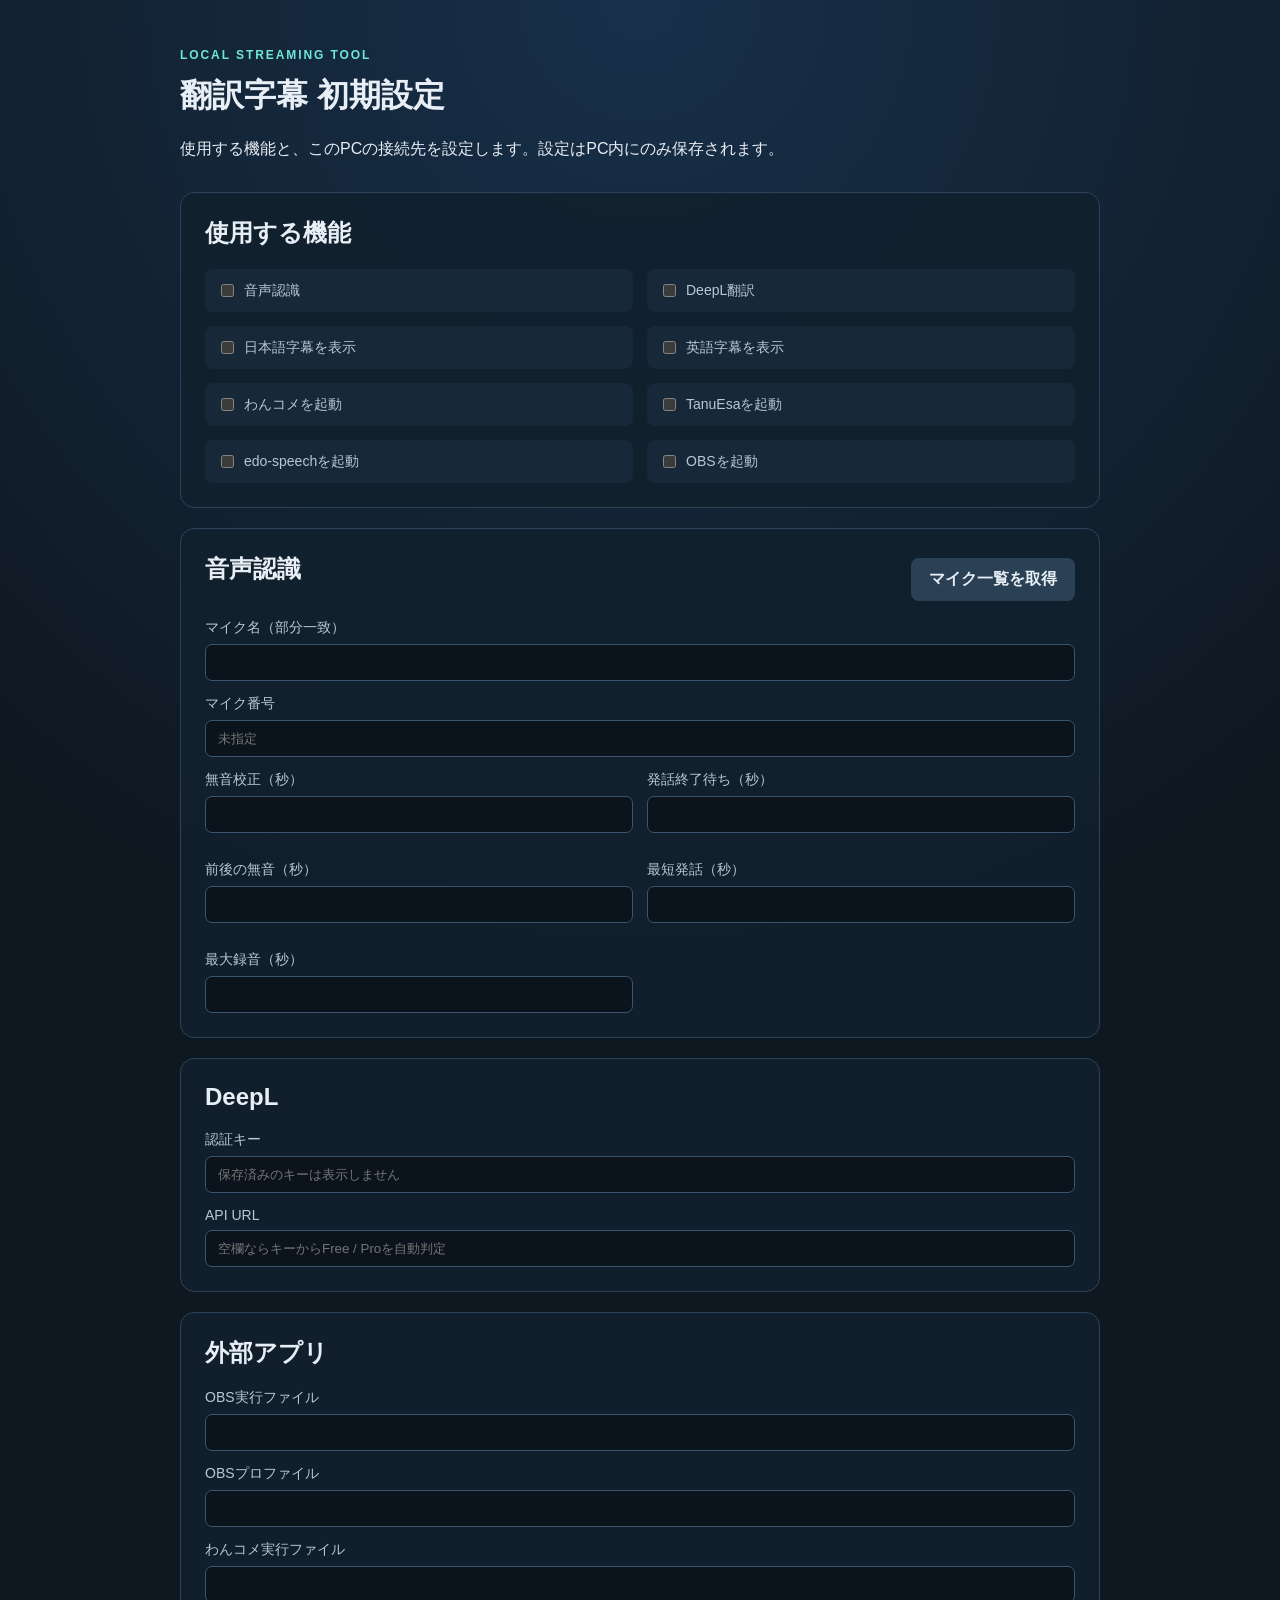
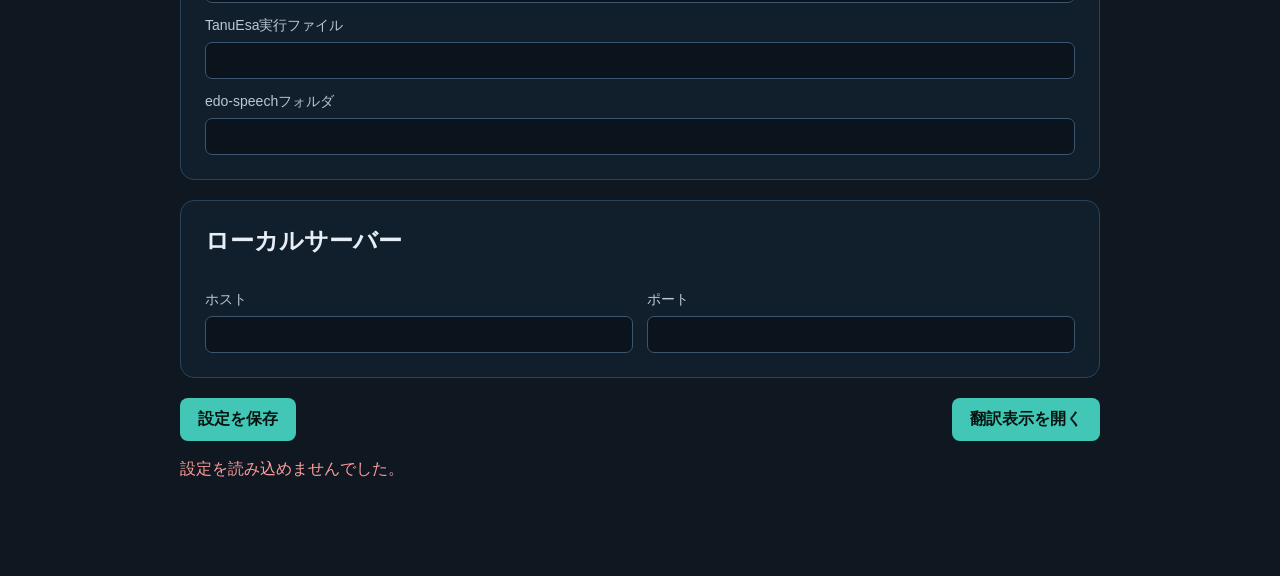
==== setup.html @ ebad6339 "Initial commit" ====
<!doctype html>
<html lang="ja">
<head>
    <meta charset="utf-8">
    <meta name="viewport" content="width=device-width, initial-scale=1">
    <title>翻訳字幕 初期設定</title>
    <link rel="stylesheet" href="setup.css">
    <script src="setup.js" defer></script>
</head>
<body>
    <main>
        <header>
            <p class="eyebrow">LOCAL STREAMING TOOL</p>
            <h1>翻訳字幕 初期設定</h1>
            <p>使用する機能と、このPCの接続先を設定します。設定はPC内にのみ保存されます。</p>
        </header>

        <form id="setup-form">
            <section>
                <h2>使用する機能</h2>
                <div class="option-grid">
                    <label><input type="checkbox" data-path="features.speech_recognition"> 音声認識</label>
                    <label><input type="checkbox" data-path="features.deepl_translation"> DeepL翻訳</label>
                    <label><input type="checkbox" data-path="features.show_japanese"> 日本語字幕を表示</label>
                    <label><input type="checkbox" data-path="features.show_english"> 英語字幕を表示</label>
                    <label><input type="checkbox" data-path="features.launch_onecomme"> わんコメを起動</label>
                    <label><input type="checkbox" data-path="features.launch_tanuesa"> TanuEsaを起動</label>
                    <label><input type="checkbox" data-path="features.launch_edo_speech"> edo-speechを起動</label>
                    <label><input type="checkbox" data-path="features.launch_obs"> OBSを起動</label>
                </div>
            </section>

            <section>
                <div class="section-heading">
                    <h2>音声認識</h2>
                    <button type="button" id="load-microphones" class="secondary">マイク一覧を取得</button>
                </div>
                <label>マイク名（部分一致）<input data-path="speech.microphone_device_name" list="microphones"></label>
                <datalist id="microphones"></datalist>
                <label>マイク番号<input data-path="speech.microphone_device_index" type="number" min="0" placeholder="未指定"></label>
                <div class="field-grid">
                    <label>無音校正（秒）<input data-path="speech.ambient_noise_duration" type="number" min="0" max="30" step="0.1"></label>
                    <label>発話終了待ち（秒）<input data-path="speech.pause_threshold" type="number" min="0.1" max="10" step="0.1"></label>
                    <label>前後の無音（秒）<input data-path="speech.non_speaking_duration" type="number" min="0" max="10" step="0.1"></label>
                    <label>最短発話（秒）<input data-path="speech.phrase_threshold" type="number" min="0" max="10" step="0.1"></label>
                    <label>最大録音（秒）<input data-path="speech.phrase_time_limit" type="number" min="1" max="300" step="1"></label>
                </div>
            </section>

            <section>
                <h2>DeepL</h2>
                <label>認証キー<input data-path="translation.deepl_auth_key" type="password" autocomplete="new-password" placeholder="保存済みのキーは表示しません"></label>
                <p id="key-status" class="hint"></p>
                <label>API URL<input data-path="translation.deepl_api_url" placeholder="空欄ならキーからFree / Proを自動判定"></label>
            </section>

            <section>
                <h2>外部アプリ</h2>
                <label>OBS実行ファイル<input data-path="apps.obs_exe"></label>
                <label>OBSプロファイル<input data-path="apps.obs_profile"></label>
                <label>わんコメ実行ファイル<input data-path="apps.onecomme_exe"></label>
                <label>TanuEsa実行ファイル<input data-path="apps.tanuesa_exe"></label>
                <label>edo-speechフォルダ<input data-path="apps.edo_plugin_dir"></label>
            </section>

            <section>
                <h2>ローカルサーバー</h2>
                <div class="field-grid">
                    <label>ホスト<input data-path="server.host" readonly></label>
                    <label>ポート<input data-path="server.port" type="number" min="1" max="65535"></label>
                </div>
            </section>

            <div class="actions">
                <button type="submit">設定を保存</button>
                <a href="/" target="_blank" rel="noopener">翻訳表示を開く</a>
            </div>
            <p id="message" role="status"></p>
        </form>
    </main>
</body>
</html>
---- setup.css ----
:root {
    color-scheme: dark;
    font-family: "Yu Gothic UI", "Meiryo", sans-serif;
    background: #0f1720;
    color: #e8eef5;
}

body {
    margin: 0;
    background: radial-gradient(circle at top, #17304a, #0f1720 45%);
}

main {
    width: min(920px, calc(100% - 32px));
    margin: 0 auto;
    padding: 48px 0 80px;
}

header {
    margin-bottom: 32px;
}

h1,
h2,
p {
    margin-top: 0;
}

.eyebrow {
    color: #6ee7d8;
    font-size: 12px;
    font-weight: 800;
    letter-spacing: 0.16em;
}

section {
    margin-bottom: 20px;
    padding: 24px;
    border: 1px solid #2b4359;
    border-radius: 14px;
    background: rgba(18, 32, 45, 0.94);
}

.section-heading,
.actions {
    display: flex;
    align-items: center;
    justify-content: space-between;
    gap: 16px;
}

.option-grid,
.field-grid {
    display: grid;
    grid-template-columns: repeat(2, minmax(0, 1fr));
    gap: 14px;
}

label {
    display: grid;
    gap: 7px;
    margin-top: 14px;
    color: #b9c8d6;
    font-size: 14px;
}

.option-grid label {
    display: flex;
    align-items: center;
    margin: 0;
    padding: 12px;
    border-radius: 8px;
    background: #172838;
}

input:not([type="checkbox"]) {
    box-sizing: border-box;
    width: 100%;
    padding: 10px 12px;
    border: 1px solid #3a556d;
    border-radius: 7px;
    background: #0b141d;
    color: inherit;
}

button,
.actions a {
    padding: 11px 18px;
    border: 0;
    border-radius: 8px;
    background: #42c7b6;
    color: #071411;
    font: inherit;
    font-weight: 800;
    text-decoration: none;
    cursor: pointer;
}

button.secondary {
    background: #2a4155;
    color: #e8eef5;
}

.hint {
    margin: 8px 0 0;
    color: #8ca4b8;
    font-size: 13px;
}

#message {
    margin-top: 18px;
}

.success {
    color: #7ee8a2;
}

.error {
    color: #ff9d9d;
}

@media (max-width: 640px) {
    .option-grid,
    .field-grid {
        grid-template-columns: 1fr;
    }
}
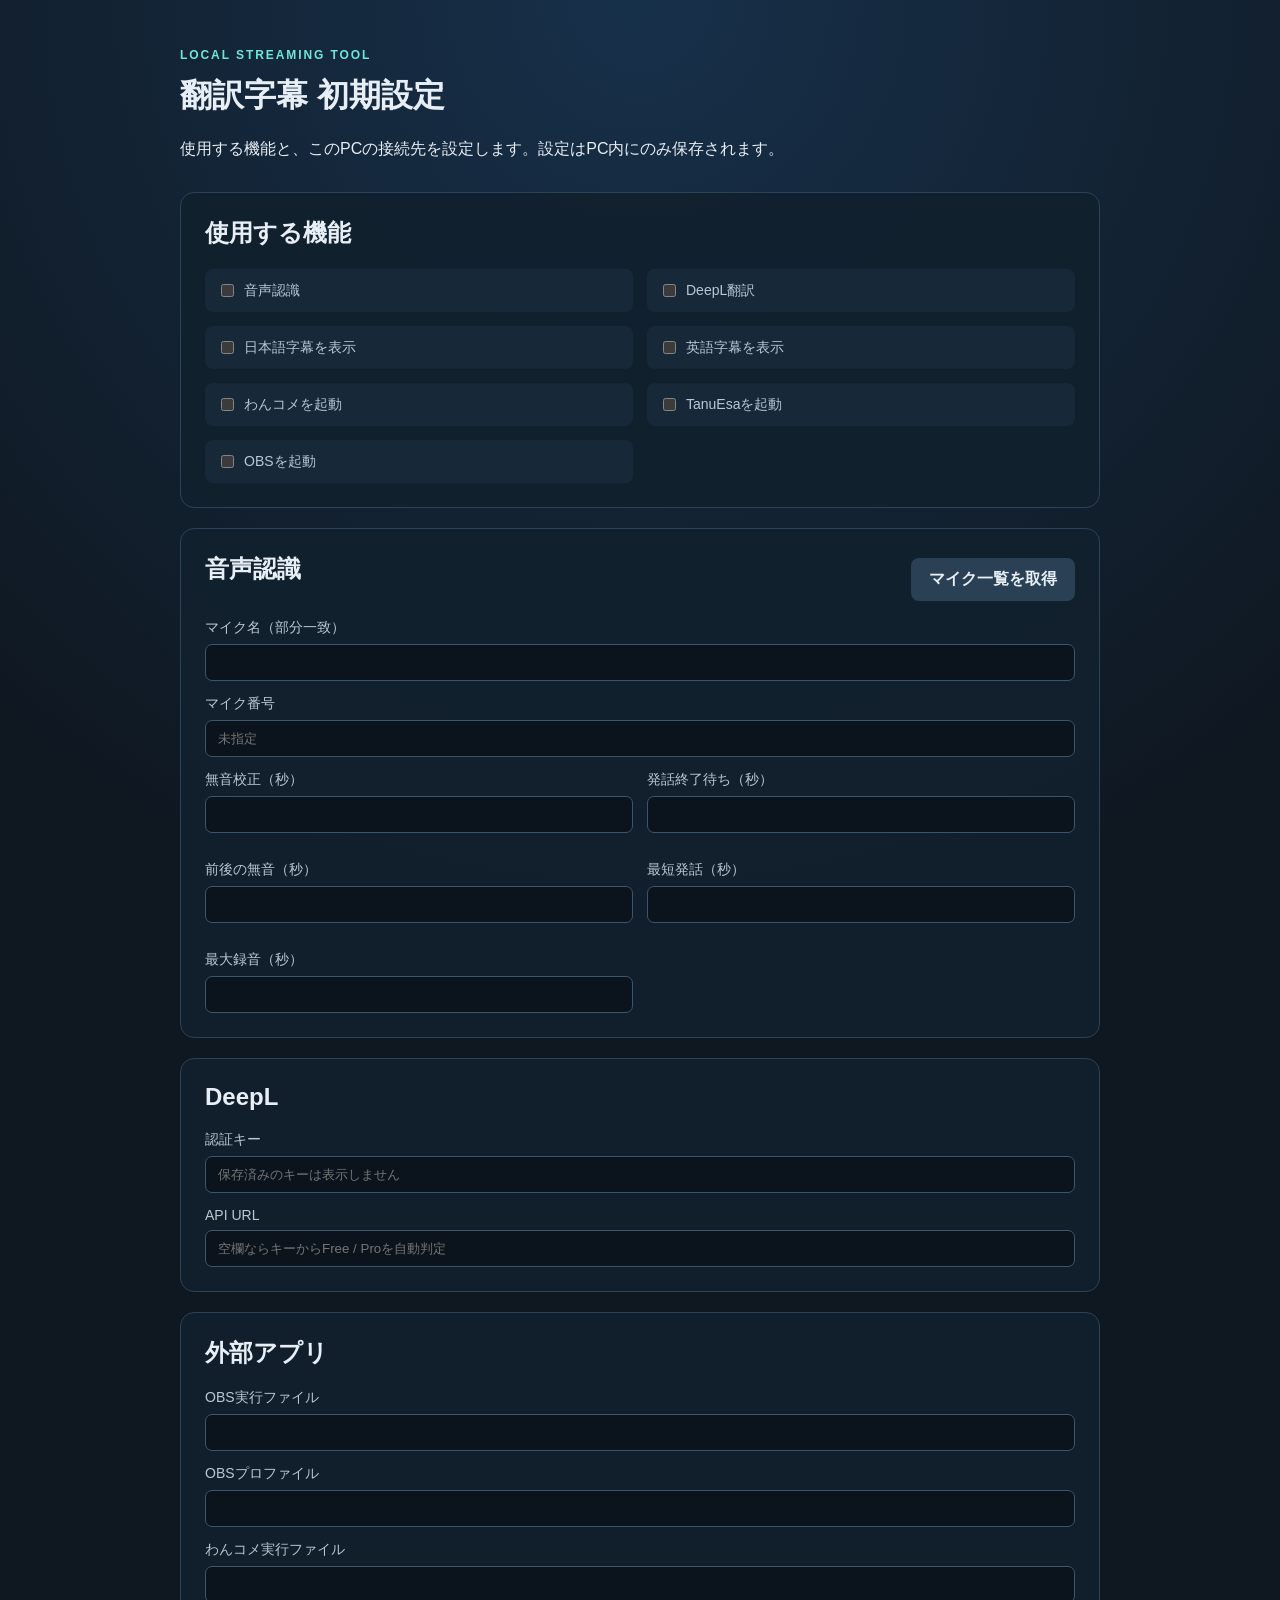
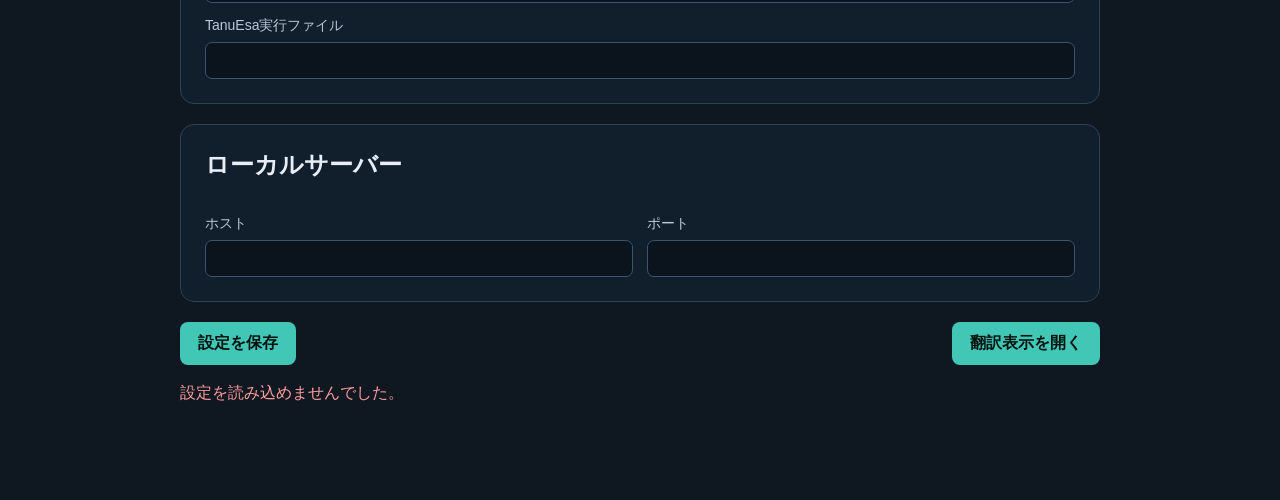
==== commit 82bf196c: "refactor: remove private edo-speech integration" ====
--- a/setup.html
+++ b/setup.html
@@ -25,7 +25,6 @@
                     <label><input type="checkbox" data-path="features.show_english"> 英語字幕を表示</label>
                     <label><input type="checkbox" data-path="features.launch_onecomme"> わんコメを起動</label>
                     <label><input type="checkbox" data-path="features.launch_tanuesa"> TanuEsaを起動</label>
-                    <label><input type="checkbox" data-path="features.launch_edo_speech"> edo-speechを起動</label>
                     <label><input type="checkbox" data-path="features.launch_obs"> OBSを起動</label>
                 </div>
             </section>
@@ -60,7 +59,6 @@
                 <label>OBSプロファイル<input data-path="apps.obs_profile"></label>
                 <label>わんコメ実行ファイル<input data-path="apps.onecomme_exe"></label>
                 <label>TanuEsa実行ファイル<input data-path="apps.tanuesa_exe"></label>
-                <label>edo-speechフォルダ<input data-path="apps.edo_plugin_dir"></label>
             </section>
 
             <section>
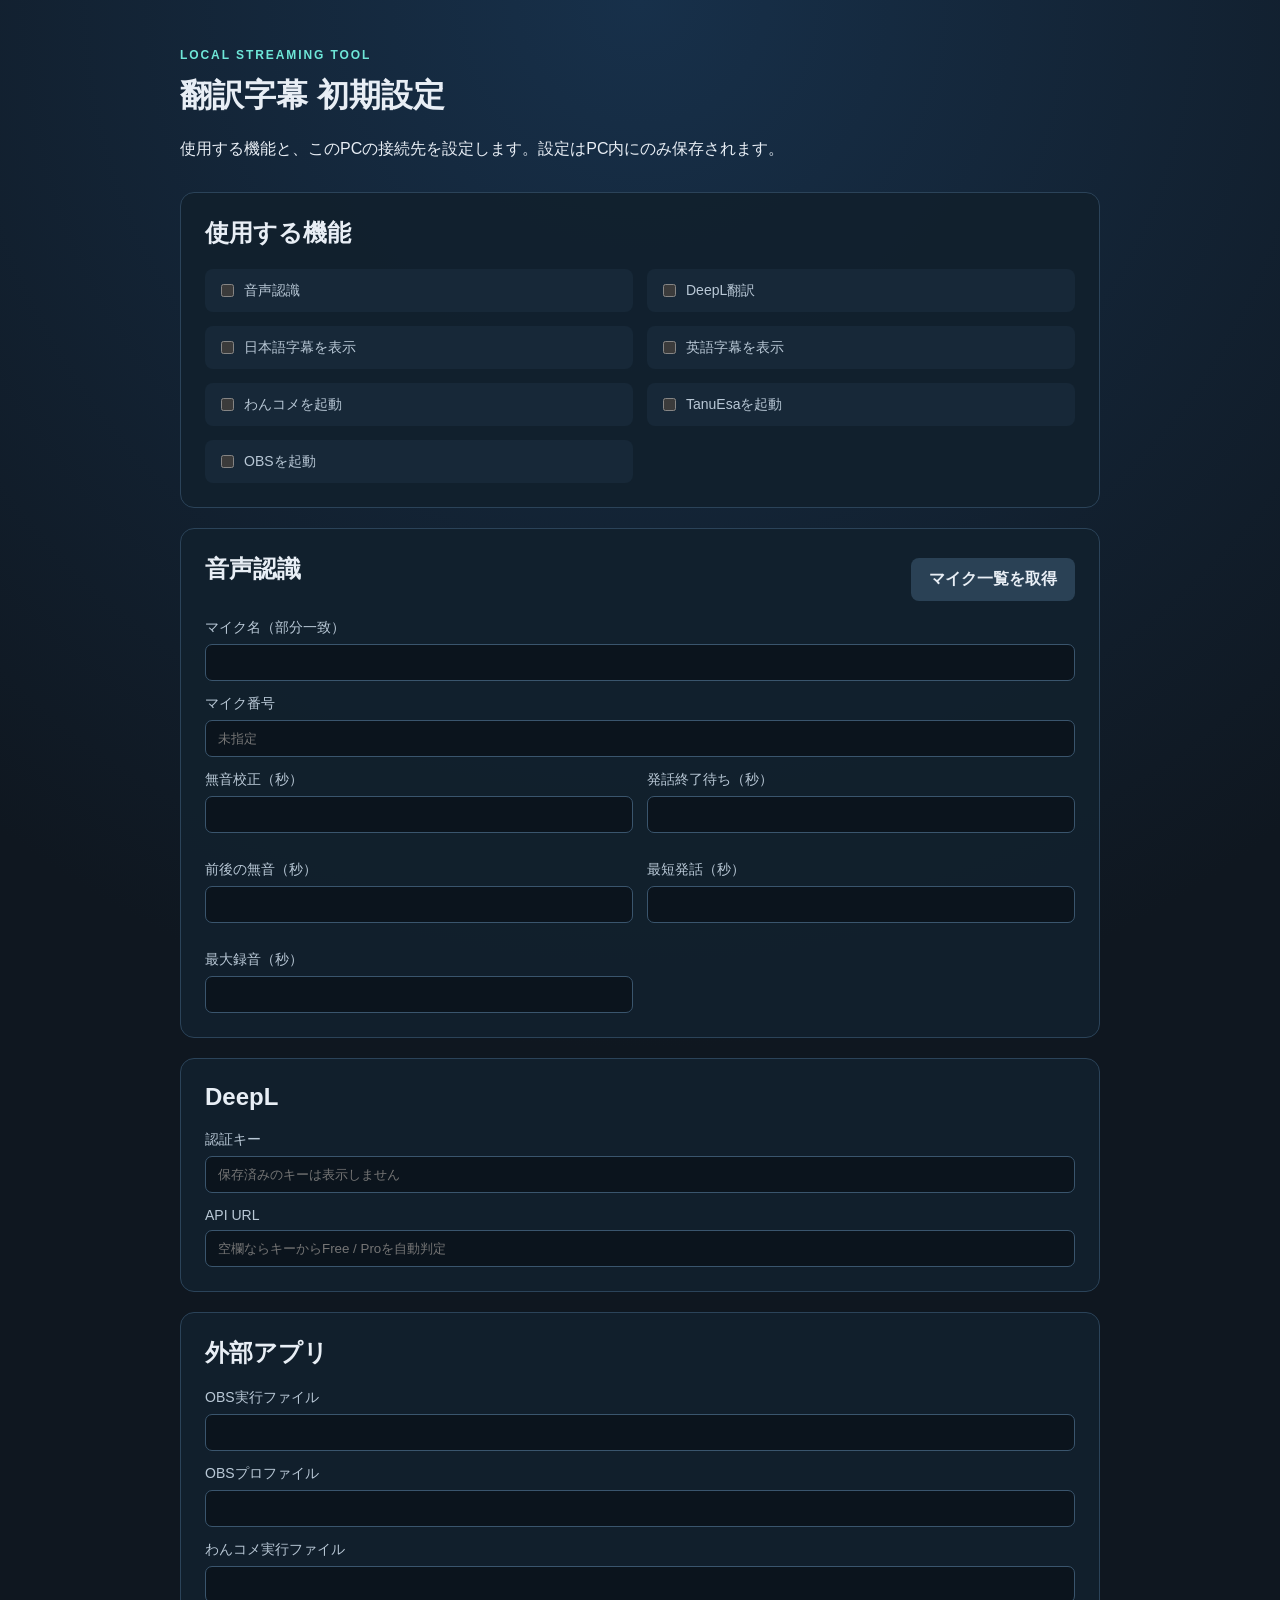
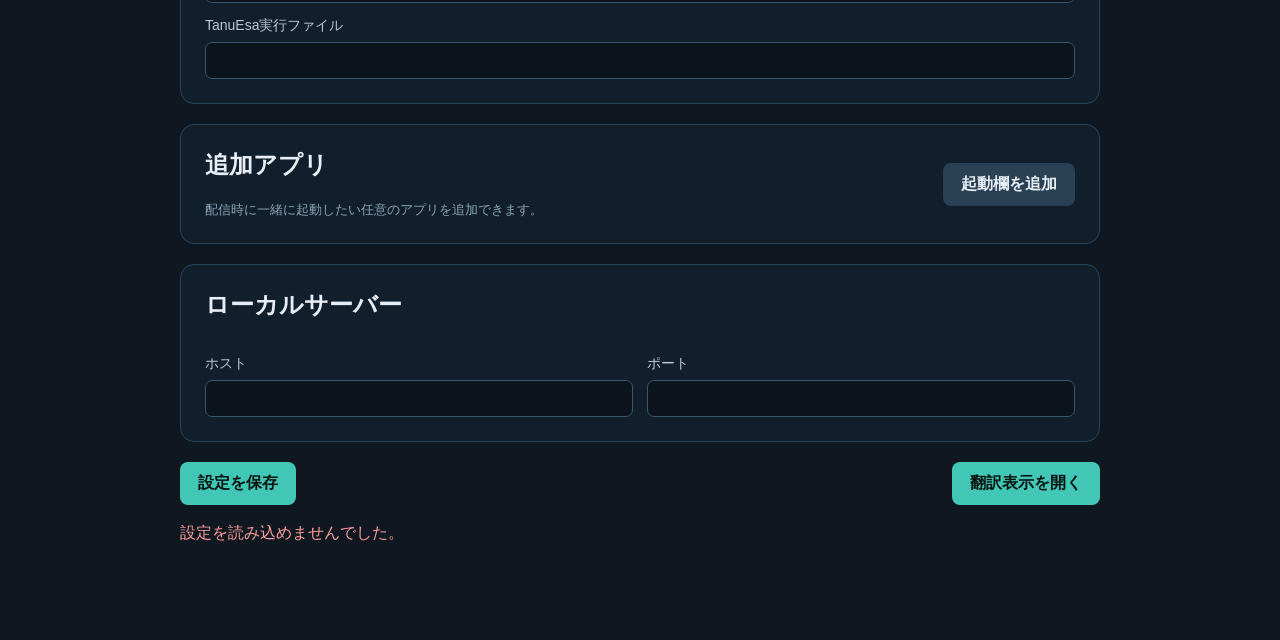
==== commit f0326e4c: "feat: support configurable custom launch apps" ====
--- a/setup.html
+++ b/setup.html
@@ -62,6 +62,17 @@
             </section>
 
             <section>
+                <div class="section-heading">
+                    <div>
+                        <h2>追加アプリ</h2>
+                        <p class="hint">配信時に一緒に起動したい任意のアプリを追加できます。</p>
+                    </div>
+                    <button type="button" id="add-custom-app" class="secondary">起動欄を追加</button>
+                </div>
+                <div id="custom-apps"></div>
+            </section>
+
+            <section>
                 <h2>ローカルサーバー</h2>
                 <div class="field-grid">
                     <label>ホスト<input data-path="server.host" readonly></label>
@@ -75,6 +86,19 @@
             </div>
             <p id="message" role="status"></p>
         </form>
+
+        <template id="custom-app-template">
+            <div class="custom-app-row">
+                <div class="custom-app-heading">
+                    <label class="custom-enabled"><input type="checkbox" data-custom="enabled"> このアプリを起動</label>
+                    <button type="button" class="remove-custom-app danger">削除</button>
+                </div>
+                <label>表示名<input data-custom="name" placeholder="例: コメント読み上げ"></label>
+                <label>実行ファイル<input data-custom="executable" placeholder="C:\\path\\to\\app.exe"></label>
+                <label>作業フォルダ<input data-custom="working_directory" placeholder="空欄なら実行ファイルのフォルダ"></label>
+                <label>起動引数<input data-custom="arguments" placeholder="必要な場合だけ指定"></label>
+            </div>
+        </template>
     </main>
 </body>
 </html>
--- a/setup.css
+++ b/setup.css
@@ -101,6 +101,33 @@
     color: #e8eef5;
 }
 
+button.danger {
+    padding: 7px 12px;
+    background: #59303a;
+    color: #ffd9df;
+}
+
+.custom-app-row {
+    margin-top: 18px;
+    padding: 18px;
+    border: 1px solid #314c63;
+    border-radius: 10px;
+    background: #101e2a;
+}
+
+.custom-app-heading {
+    display: flex;
+    align-items: center;
+    justify-content: space-between;
+    gap: 16px;
+}
+
+.custom-app-heading .custom-enabled {
+    display: flex;
+    align-items: center;
+    margin: 0;
+}
+
 .hint {
     margin: 8px 0 0;
     color: #8ca4b8;
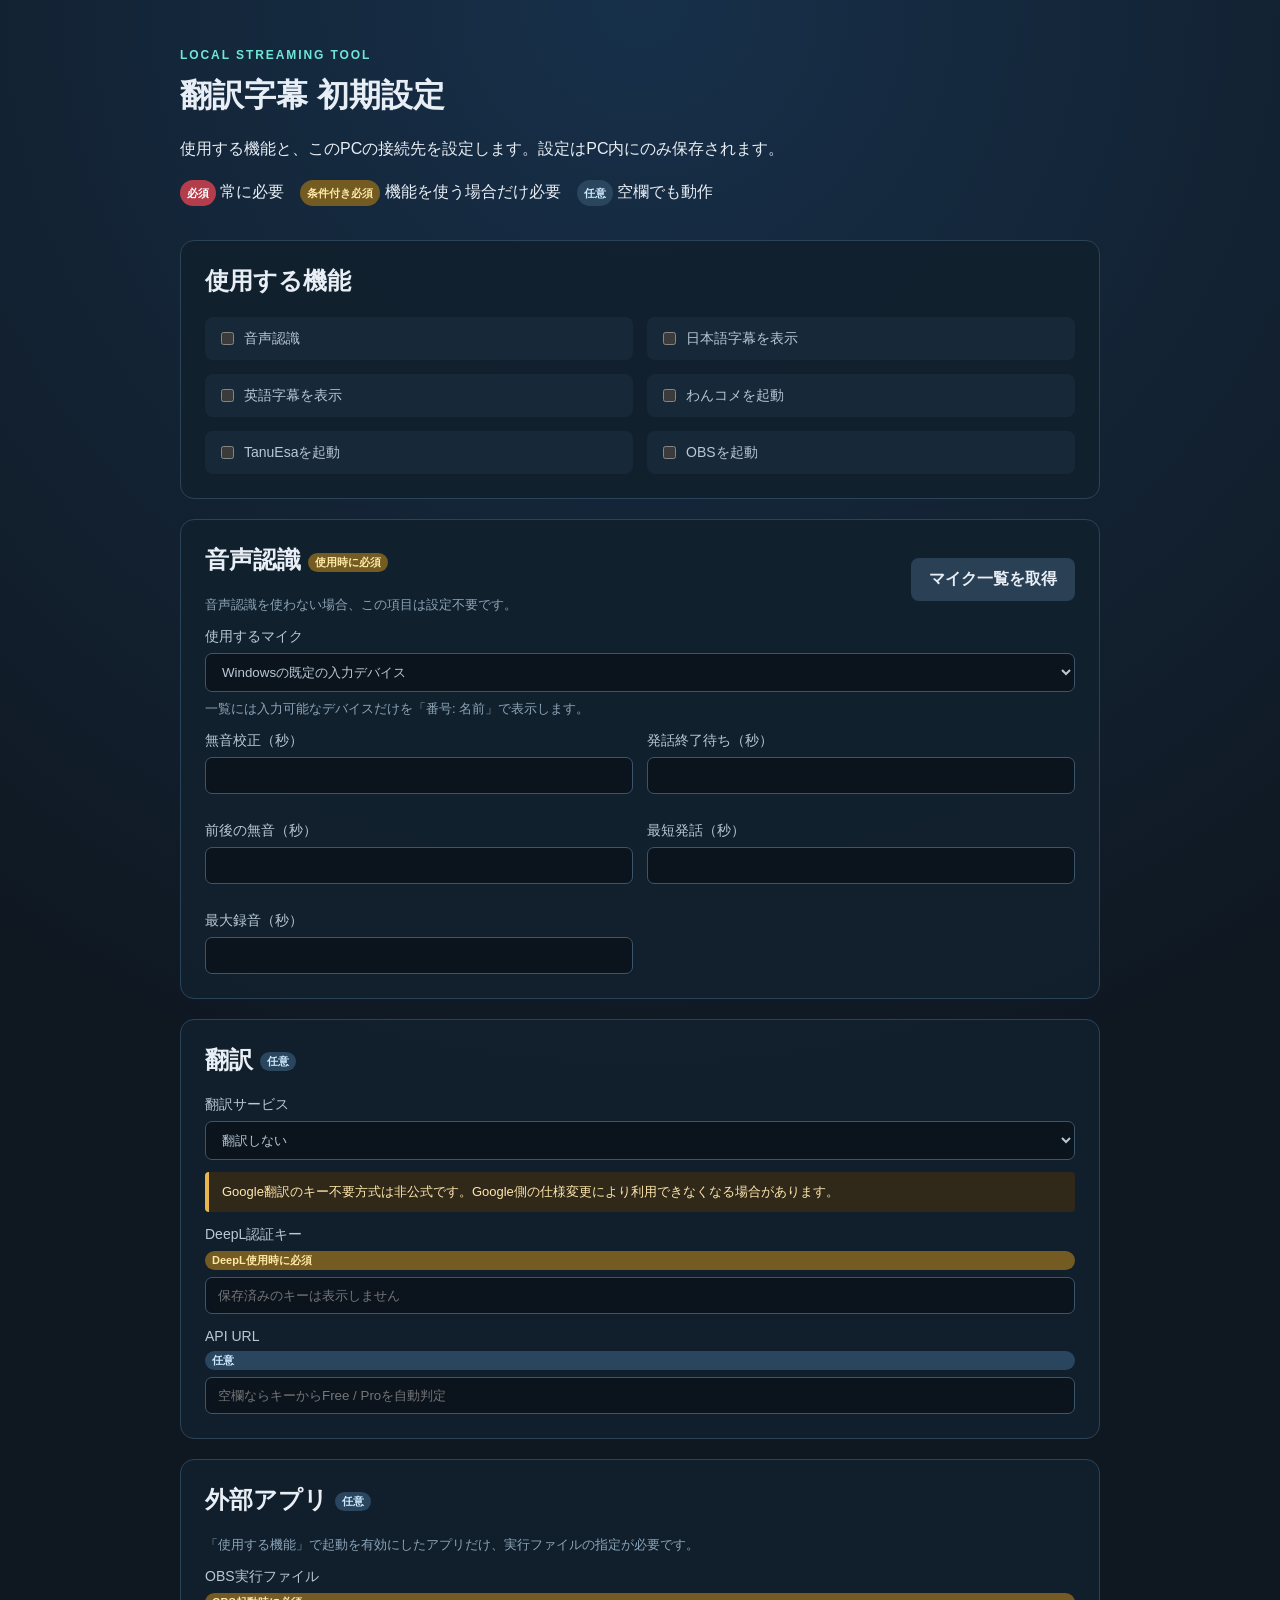
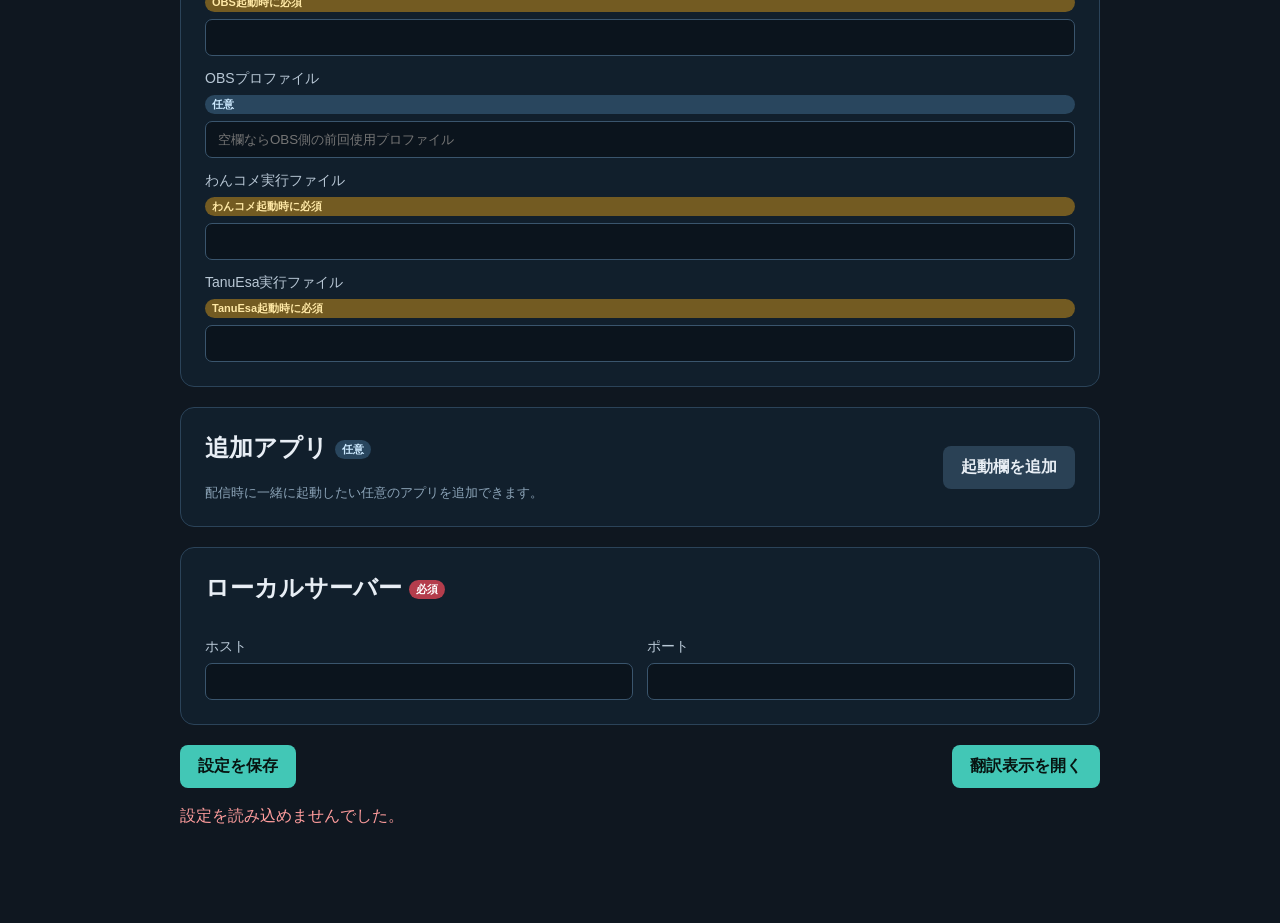
==== commit f322ab89: "feat: improve setup and add standalone Windows build" ====
--- a/setup.html
+++ b/setup.html
@@ -13,6 +13,7 @@
             <p class="eyebrow">LOCAL STREAMING TOOL</p>
             <h1>翻訳字幕 初期設定</h1>
             <p>使用する機能と、このPCの接続先を設定します。設定はPC内にのみ保存されます。</p>
+            <p class="legend"><span class="badge required">必須</span> 常に必要　<span class="badge conditional">条件付き必須</span> 機能を使う場合だけ必要　<span class="badge optional">任意</span> 空欄でも動作</p>
         </header>
 
         <form id="setup-form">
@@ -20,7 +21,6 @@
                 <h2>使用する機能</h2>
                 <div class="option-grid">
                     <label><input type="checkbox" data-path="features.speech_recognition"> 音声認識</label>
-                    <label><input type="checkbox" data-path="features.deepl_translation"> DeepL翻訳</label>
                     <label><input type="checkbox" data-path="features.show_japanese"> 日本語字幕を表示</label>
                     <label><input type="checkbox" data-path="features.show_english"> 英語字幕を表示</label>
                     <label><input type="checkbox" data-path="features.launch_onecomme"> わんコメを起動</label>
@@ -29,14 +29,17 @@
                 </div>
             </section>
 
-            <section>
+            <section id="speech-section">
                 <div class="section-heading">
-                    <h2>音声認識</h2>
+                    <div><h2>音声認識 <span class="badge conditional">使用時に必須</span></h2><p class="hint">音声認識を使わない場合、この項目は設定不要です。</p></div>
                     <button type="button" id="load-microphones" class="secondary">マイク一覧を取得</button>
                 </div>
-                <label>マイク名（部分一致）<input data-path="speech.microphone_device_name" list="microphones"></label>
-                <datalist id="microphones"></datalist>
-                <label>マイク番号<input data-path="speech.microphone_device_index" type="number" min="0" placeholder="未指定"></label>
+                <label>使用するマイク
+                    <select id="microphone-select" data-path="speech.microphone_device_index">
+                        <option value="">Windowsの既定の入力デバイス</option>
+                    </select>
+                </label>
+                <p id="microphone-help" class="hint">一覧には入力可能なデバイスだけを「番号: 名前」で表示します。</p>
                 <div class="field-grid">
                     <label>無音校正（秒）<input data-path="speech.ambient_noise_duration" type="number" min="0" max="30" step="0.1"></label>
                     <label>発話終了待ち（秒）<input data-path="speech.pause_threshold" type="number" min="0.1" max="10" step="0.1"></label>
@@ -47,24 +50,35 @@
             </section>
 
             <section>
-                <h2>DeepL</h2>
-                <label>認証キー<input data-path="translation.deepl_auth_key" type="password" autocomplete="new-password" placeholder="保存済みのキーは表示しません"></label>
-                <p id="key-status" class="hint"></p>
-                <label>API URL<input data-path="translation.deepl_api_url" placeholder="空欄ならキーからFree / Proを自動判定"></label>
+                <h2>翻訳 <span class="badge optional">任意</span></h2>
+                <label>翻訳サービス
+                    <select id="translation-provider" data-path="translation.provider">
+                        <option value="none">翻訳しない</option>
+                        <option value="google">Google翻訳（キー不要・簡易）</option>
+                        <option value="deepl">DeepL API</option>
+                    </select>
+                </label>
+                <p id="google-warning" class="notice">Google翻訳のキー不要方式は非公式です。Google側の仕様変更により利用できなくなる場合があります。</p>
+                <div id="deepl-fields">
+                    <label>DeepL認証キー <span class="badge conditional">DeepL使用時に必須</span><input data-path="translation.deepl_auth_key" type="password" autocomplete="new-password" placeholder="保存済みのキーは表示しません"></label>
+                    <p id="key-status" class="hint"></p>
+                    <label>API URL <span class="badge optional">任意</span><input data-path="translation.deepl_api_url" placeholder="空欄ならキーからFree / Proを自動判定"></label>
+                </div>
             </section>
 
             <section>
-                <h2>外部アプリ</h2>
-                <label>OBS実行ファイル<input data-path="apps.obs_exe"></label>
-                <label>OBSプロファイル<input data-path="apps.obs_profile"></label>
-                <label>わんコメ実行ファイル<input data-path="apps.onecomme_exe"></label>
-                <label>TanuEsa実行ファイル<input data-path="apps.tanuesa_exe"></label>
+                <h2>外部アプリ <span class="badge optional">任意</span></h2>
+                <p class="hint">「使用する機能」で起動を有効にしたアプリだけ、実行ファイルの指定が必要です。</p>
+                <label>OBS実行ファイル <span class="badge conditional">OBS起動時に必須</span><input data-path="apps.obs_exe"></label>
+                <label>OBSプロファイル <span class="badge optional">任意</span><input data-path="apps.obs_profile" placeholder="空欄ならOBS側の前回使用プロファイル"></label>
+                <label>わんコメ実行ファイル <span class="badge conditional">わんコメ起動時に必須</span><input data-path="apps.onecomme_exe"></label>
+                <label>TanuEsa実行ファイル <span class="badge conditional">TanuEsa起動時に必須</span><input data-path="apps.tanuesa_exe"></label>
             </section>
 
             <section>
                 <div class="section-heading">
                     <div>
-                        <h2>追加アプリ</h2>
+                        <h2>追加アプリ <span class="badge optional">任意</span></h2>
                         <p class="hint">配信時に一緒に起動したい任意のアプリを追加できます。</p>
                     </div>
                     <button type="button" id="add-custom-app" class="secondary">起動欄を追加</button>
@@ -73,7 +87,7 @@
             </section>
 
             <section>
-                <h2>ローカルサーバー</h2>
+                <h2>ローカルサーバー <span class="badge required">必須</span></h2>
                 <div class="field-grid">
                     <label>ホスト<input data-path="server.host" readonly></label>
                     <label>ポート<input data-path="server.port" type="number" min="1" max="65535"></label>
--- a/setup.css
+++ b/setup.css
@@ -73,7 +73,8 @@
     background: #172838;
 }
 
-input:not([type="checkbox"]) {
+input:not([type="checkbox"]),
+select {
     box-sizing: border-box;
     width: 100%;
     padding: 10px 12px;
@@ -81,6 +82,54 @@
     border-radius: 7px;
     background: #0b141d;
     color: inherit;
+}
+
+select:disabled,
+input:disabled {
+    opacity: 0.55;
+    cursor: not-allowed;
+}
+
+.legend {
+    line-height: 2;
+}
+
+.badge {
+    display: inline-block;
+    padding: 2px 7px;
+    border-radius: 999px;
+    font-size: 11px;
+    font-weight: 800;
+    vertical-align: middle;
+}
+
+.badge.required {
+    background: #b43d4c;
+    color: #fff;
+}
+
+.badge.conditional {
+    background: #735b22;
+    color: #ffe9a6;
+}
+
+.badge.optional {
+    background: #29465e;
+    color: #cdeaff;
+}
+
+.notice {
+    margin: 12px 0 0;
+    padding: 11px 13px;
+    border-left: 4px solid #e8b64c;
+    border-radius: 4px;
+    background: #302819;
+    color: #ffe7ac;
+    font-size: 13px;
+}
+
+[hidden] {
+    display: none !important;
 }
 
 button,
